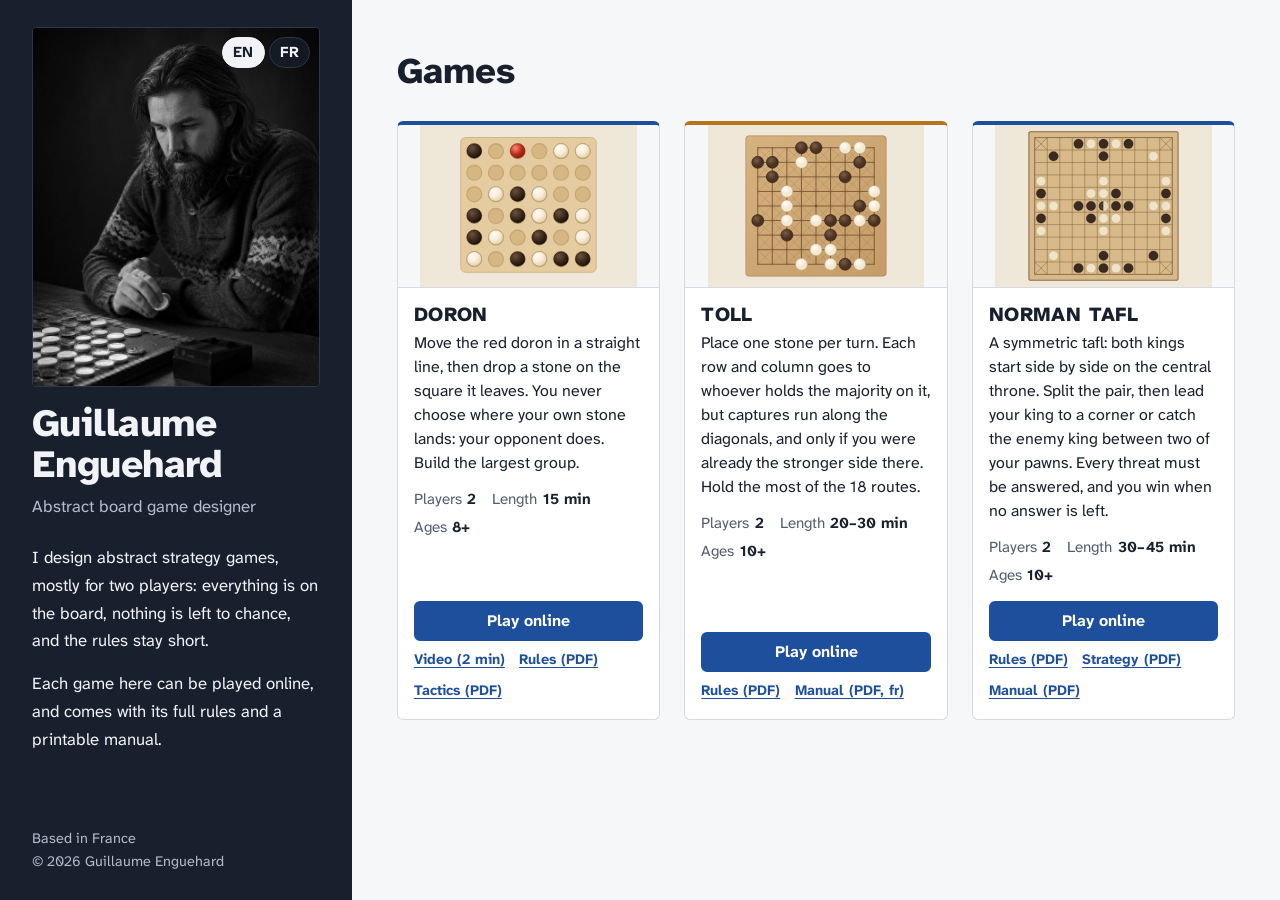
==== index.html @ d9fd82e5 "TAFL NORMAND : manuel du joueur (FR/EN) et livrets sans le O rouge du logo DORON Co-Authored-By: Cla" ====
<!doctype html>
<html lang="en">
<head>
<meta charset="utf-8">
<meta name="viewport" content="width=device-width, initial-scale=1">
<title>Guillaume Enguehard — Abstract board game designer</title>
<meta name="description" content="Abstract strategy games by Guillaume Enguehard, board game designer based in France. Play them online, read the rules, download the manuals.">
<link rel="canonical" href="https://guillaume-enguehard.github.io/">
<link rel="alternate" hreflang="en" href="https://guillaume-enguehard.github.io/">
<link rel="alternate" hreflang="fr" href="https://guillaume-enguehard.github.io/fr/">
<link rel="alternate" hreflang="x-default" href="https://guillaume-enguehard.github.io/">
<meta property="og:type" content="website">
<meta property="og:title" content="Guillaume Enguehard — Abstract board game designer">
<meta property="og:description" content="Abstract strategy games: play online, read the rules, download the manuals.">
<meta property="og:url" content="https://guillaume-enguehard.github.io/">
<meta property="og:image" content="https://guillaume-enguehard.github.io/assets/portrait.jpg">
<link rel="icon" href="/assets/favicon.svg" type="image/svg+xml">
<link rel="preconnect" href="https://fonts.googleapis.com">
<link rel="preconnect" href="https://fonts.gstatic.com" crossorigin>
<link href="https://fonts.googleapis.com/css2?family=Atkinson+Hyperlegible+Next:wght@400;700;800&display=swap" rel="stylesheet">
<link rel="stylesheet" href="/assets/style.css">
</head>
<body>
<a class="skip" href="#games">Skip to the games</a>

<div class="layout">
  <header class="profile">
    <div class="profile-inner">
      <nav class="lang-switch" aria-label="Language">
        <span aria-current="true">EN</span><a href="/fr/" hreflang="fr" lang="fr" title="Version française">FR</a>
      </nav>
      <div class="profile-id">
        <img class="portrait" src="/assets/portrait.jpg" width="640" height="800" alt="Guillaume Enguehard at a game board">
        <div>
          <h1>Guillaume Enguehard</h1>
          <p class="role">Abstract board game designer</p>
        </div>
      </div>
      <div class="bio">
        <p>I design abstract strategy games, mostly for two players: everything is on the board, nothing is left to chance, and the rules stay short.</p>
        <p>Each game here can be played online, and comes with its full rules and a printable manual.</p>
      </div>
      <div class="profile-footer">
        <p>Based in France</p>
        <p>© 2026 Guillaume Enguehard</p>
      </div>
    </div>
  </header>

  <main id="main" class="catalog">
    <section id="games" aria-labelledby="games-title">
      <div class="catalog-head">
        <h2 id="games-title">Games</h2>
      </div>
      <div class="games">
        <article class="game" id="doron">
          <img class="game-visual" src="/games/doron/cover.svg" alt="A DORON board in play: light and dark stones and the red doron on a wooden 6 by 6 board">
          <div class="game-body">
            <h3>DORON</h3>
            <p class="game-pitch">Move the red doron in a straight line, then drop a stone on the square it leaves. You never choose where your own stone lands: your opponent does. Build the largest group.</p>
            <dl class="game-facts">
              <div><dt>Players</dt><dd>2</dd></div>
              <div><dt>Length</dt><dd>15 min</dd></div>
              <div><dt>Ages</dt><dd>8+</dd></div>
            </dl>
            <div class="game-actions">
              <a class="btn btn-primary" href="/games/doron/play/">Play online</a>
              <a class="btn" href="/games/doron/video.html">Video (2 min)</a>
              <a class="btn" href="/games/doron/doron-rules-en.pdf">Rules (PDF)</a>
              <a class="btn" href="/games/doron/doron-tactics-en.pdf">Tactics (PDF)</a>
            </div>
          </div>
        </article>

        <article class="game" id="toll">
          <img class="game-visual" src="/games/toll/cover.svg" alt="A Toll board in play: light and dark stones on a 9 by 9 wooden board">
          <div class="game-body">
            <h3>TOLL</h3>
            <p class="game-pitch">Place one stone per turn. Each row and column goes to whoever holds the majority on it, but captures run along the diagonals, and only if you were already the stronger side there. Hold the most of the 18 routes.</p>
            <dl class="game-facts">
              <div><dt>Players</dt><dd>2</dd></div>
              <div><dt>Length</dt><dd>20–30 min</dd></div>
              <div><dt>Ages</dt><dd>10+</dd></div>
            </dl>
            <div class="game-actions">
              <a class="btn btn-primary" href="/games/toll/play/">Play online</a>
              <a class="btn" href="/games/toll/toll-rules-en.pdf">Rules (PDF)</a>
              <a class="btn" href="/games/toll/toll-manual-fr.pdf" hreflang="fr">Manual (PDF, fr)</a>
            </div>
          </div>
        </article>

        <article class="game" id="tafl-normand">
          <img class="game-visual" src="/games/tafl-normand/cover.svg" alt="A NORMAN TAFL board at the start of the game: black and white pawns on an 11 by 11 wooden board, both kings stacked on the central throne">
          <div class="game-body">
            <h3>NORMAN TAFL</h3>
            <p class="game-pitch">A symmetric tafl: both kings start side by side on the central throne. Split the pair, then lead your king to a corner or catch the enemy king between two of your pawns. Every threat must be answered, and you win when no answer is left.</p>
            <dl class="game-facts">
              <div><dt>Players</dt><dd>2</dd></div>
              <div><dt>Length</dt><dd>30–45 min</dd></div>
              <div><dt>Ages</dt><dd>10+</dd></div>
            </dl>
            <div class="game-actions">
              <a class="btn btn-primary" href="/games/tafl-normand/play/">Play online</a>
              <a class="btn" href="/games/tafl-normand/norman-tafl-rules-en.pdf">Rules (PDF)</a>
              <a class="btn" href="/games/tafl-normand/norman-tafl-strategy-en.pdf">Strategy (PDF)</a>
              <a class="btn" href="/games/tafl-normand/norman-tafl-manual-en.pdf">Manual (PDF)</a>
            </div>
          </div>
        </article>

        <!-- Game entry template:
        <article class="game" id="game-slug">
          <img class="game-visual" src="/games/game-slug/cover.svg" alt="Description of the board">
          <div class="game-body">
            <h3>GAME NAME</h3>
            <p class="game-pitch">One or two sentences on what the game is about.</p>
            <dl class="game-facts">
              <div><dt>Players</dt><dd>2</dd></div>
              <div><dt>Length</dt><dd>20–30 min</dd></div>
              <div><dt>Ages</dt><dd>10+</dd></div>
            </dl>
            <div class="game-actions">
              <a class="btn btn-primary" href="...">Play online</a>
              <a class="btn" href="/games/game-slug/rules.html">Rules</a>
              <a class="btn" href="/games/game-slug/manual-en.pdf">Manual (PDF)</a>
            </div>
          </div>
        </article>
        -->
      </div>
    </section>
  </main>
</div>

<footer class="page-footer">
  <p>Based in France · © 2026 Guillaume Enguehard</p>
</footer>
</body>
</html>
---- assets/style.css ----
/* Guillaume Enguehard — board game portfolio
   Readability first: one hyperlegible family, generous size, high contrast.
   Layout: a side panel presenting the designer, the games listed right away. */

:root {
  --paper: #f6f7f9;
  --surface: #ffffff;
  --panel: #18202e;
  --panel-ink: #f1f3f7;
  --panel-muted: #b4bccb;
  --panel-line: #2e3748;
  --ink: #18202e;
  --muted: #535c6e;
  --line: #d6dbe3;
  --blue: #1d4f9c;        /* player one */
  --blue-ink: #ffffff;
  --ochre: #b8741a;       /* player two */
  --ochre-soft: #e3a656;
  --focus: #e0a22b;

  --font: "Atkinson Hyperlegible Next", "Atkinson Hyperlegible", system-ui, sans-serif;
  --measure: 66ch;
  --gutter: clamp(16px, 3.5vw, 48px);
}

@media (prefers-color-scheme: dark) {
  :root {
    --paper: #12161e;
    --surface: #1a1f2a;
    --panel: #0d1117;
    --panel-line: #262e3c;
    --ink: #eef1f5;
    --muted: #a7b0bf;
    --line: #2f3746;
    --blue: #7fa8ec;
    --blue-ink: #0f1520;
    --ochre: #e3a656;
  }
}

*, *::before, *::after { box-sizing: border-box; }
html { -webkit-text-size-adjust: 100%; }

body {
  margin: 0;
  background: var(--paper);
  color: var(--ink);
  font-family: var(--font);
  font-size: 1.125rem;
  line-height: 1.6;
}

a { color: var(--blue); text-underline-offset: 0.18em; }
a:hover { text-decoration-thickness: 2px; }

:focus-visible {
  outline: 3px solid var(--focus);
  outline-offset: 3px;
  border-radius: 2px;
}

.skip {
  position: absolute; left: -999px; top: 0;
  background: var(--surface); color: var(--ink); padding: .5rem 1rem; z-index: 10;
}
.skip:focus { left: 1rem; }

/* ---------- Page layout ---------- */
.layout {
  display: grid;
  grid-template-columns: minmax(17rem, 22rem) minmax(0, 1fr);
  min-height: 100vh;
}

/* ---------- Side panel: the designer ---------- */
.profile {
  background: var(--panel);
  color: var(--panel-ink);
}
.profile-inner {
  position: relative;
  min-height: 100vh;
  display: flex; flex-direction: column; gap: 1.5rem;
  padding: clamp(1.25rem, 3vh, 2.5rem) clamp(1.5rem, 2.5vw, 2.25rem);
}
.profile-id { display: flex; flex-direction: column; gap: 1rem; }
.profile a { color: var(--panel-ink); }

.lang-switch {
  position: absolute; z-index: 1;
  top: calc(clamp(1.25rem, 3vh, 2.5rem) + .6rem);
  right: calc(clamp(1.5rem, 2.5vw, 2.25rem) + .6rem);
  display: flex; gap: .25rem;
  font-size: .95rem; font-weight: 700;
}
.lang-switch a, .lang-switch span {
  padding: .15rem .65rem; border-radius: 999px; text-decoration: none;
  border: 1px solid var(--panel-line);
}
.lang-switch span { background: var(--panel-ink); color: var(--panel); border-color: var(--panel-ink); }
.lang-switch a { background: color-mix(in srgb, var(--panel) 70%, transparent); }
.lang-switch a:hover { border-color: var(--panel-muted); }

.portrait {
  width: 100%; height: auto; display: block;
  border-radius: 4px;
  border: 1px solid var(--panel-line);
}
.emblem { width: 6.5rem; height: auto; display: block; }
.emblem .grid { stroke: var(--panel-line); }
.emblem .dark { fill: var(--blue); }
.emblem .light { fill: var(--ochre-soft); }

.profile h1 {
  font-size: clamp(2rem, 3vw, 2.5rem);
  line-height: 1.08;
  letter-spacing: -0.015em;
  margin: 0;
  font-weight: 800;
}
.role { margin: .5rem 0 0; color: var(--panel-muted); font-size: 1.05rem; }

.bio { margin: 0; font-size: 1.05rem; line-height: 1.65; }
.bio p { margin: 0 0 .9em; }
.bio p:last-child { margin-bottom: 0; }

.profile-links { list-style: none; margin: 0; padding: 0; display: grid; gap: .5rem; font-size: 1rem; }
.profile-footer { margin-top: auto; color: var(--panel-muted); font-size: .9rem; }
.profile-footer p { margin: 0; }

/* Keep the panel in view while scrolling, only when it fits the screen height */
@media (min-width: 52.01rem) and (min-height: 50rem) {
  .profile-inner { position: sticky; top: 0; }
}

/* ---------- Main: the games ---------- */
.catalog {
  padding: clamp(2rem, 4vw, 3.25rem) var(--gutter) 4rem;
  max-width: 78rem;
}
.catalog-head {
  display: flex; align-items: baseline; justify-content: space-between; gap: 1rem;
  margin-bottom: 1.75rem;
}
.catalog h2 {
  font-size: clamp(1.75rem, 3vw, 2.25rem);
  line-height: 1.15; margin: 0; font-weight: 800;
}
.catalog-count { color: var(--muted); margin: 0; }

.games {
  display: grid;
  grid-template-columns: repeat(auto-fill, minmax(min(100%, 13.5rem), 1fr));
  gap: clamp(1rem, 2vw, 1.5rem);
}

.game {
  display: flex; flex-direction: column;
  background: var(--surface);
  border: 1px solid var(--line);
  border-top: 4px solid var(--blue);
  border-radius: 6px;
  overflow: hidden;
}
.game:nth-child(even) { border-top-color: var(--ochre); }
.game-visual {
  width: 100%; aspect-ratio: 16 / 10; object-fit: contain;
  display: block; background: var(--paper);
  border-bottom: 1px solid var(--line);
}
.game-body {
  display: flex; flex-direction: column; flex: 1;
  padding: .9rem 1rem 1rem;
}
.game h3 { font-size: 1.25rem; line-height: 1.2; margin: 0 0 .3rem; font-weight: 800; text-transform: uppercase; letter-spacing: .02em; }
.game-pitch { margin: 0 0 .75rem; font-size: 1rem; line-height: 1.5; }
.game-facts {
  display: flex; flex-wrap: wrap; gap: .2rem 1rem;
  margin: 0 0 .9rem; font-size: .95rem;
}
.game-facts div { display: flex; gap: .35rem; }
.game-facts dt { color: var(--muted); }
.game-facts dd { margin: 0; font-weight: 700; }
.game-actions { margin-top: auto; display: flex; flex-wrap: wrap; align-items: center; gap: .4rem .9rem; }
.game-actions .btn-primary { flex: 1 0 100%; min-height: 2.5rem; }
/* Secondary links (rules, manual): plain underlined links, easier to fit */
.game-actions .btn:not(.btn-primary) {
  min-height: 0; padding: .2rem 0; border: 0; border-radius: 0;
  background: none; font-size: .9rem;
  text-decoration: underline; text-underline-offset: .2em;
}
.game-actions .btn:not(.btn-primary):hover { background: none; text-decoration-thickness: 2px; }

/* Buttons */
.btn {
  display: inline-flex; align-items: center; justify-content: center; text-align: center;
  min-height: 2.75rem; padding: .45rem .9rem;
  border: 2px solid var(--blue); border-radius: 6px;
  color: var(--blue); background: transparent;
  font-weight: 700; font-size: 1rem; line-height: 1.25; text-decoration: none;
}
.btn:hover { background: color-mix(in srgb, var(--blue) 10%, transparent); text-decoration: none; }
.btn-primary { background: var(--blue); color: var(--blue-ink); }
.btn-primary:hover { background: color-mix(in srgb, var(--blue) 85%, var(--ink)); }

.empty {
  grid-column: 1 / -1;
  padding: 1.5rem; border: 2px dashed var(--line); border-radius: 6px;
  color: var(--muted); max-width: var(--measure); margin: 0;
}

/* ---------- Small screens: the panel becomes a header ---------- */
@media (max-width: 52rem) {
  .layout { grid-template-columns: 1fr; }
  .profile-inner {
    position: static; min-height: 0;
    padding: 1.5rem var(--gutter) 2rem; gap: 1.25rem;
  }
  .emblem { width: 4.5rem; }
  .lang-switch { position: static; align-self: flex-end; margin-bottom: -.75rem; }
  .profile-id { flex-direction: row; align-items: center; gap: 1rem; }
  .portrait { width: 5.5rem; height: 5.5rem; flex: none; border-radius: 50%; object-fit: cover; object-position: 50% 18%; }
  .profile h1 { font-size: 1.75rem; }
  .profile-footer { display: none; }
  .catalog { padding-top: 2rem; }
}
.page-footer { display: none; }
@media (max-width: 52rem) {
  .page-footer { display: block; padding: 0 var(--gutter) 2rem; color: var(--muted); font-size: .9rem; }
  .page-footer p { margin: 0; }
}

/* ---------- Video page ---------- */
.video-page {
  max-width: 64rem; margin: 0 auto;
  padding: clamp(1.5rem, 4vw, 3rem) var(--gutter) 4rem;
  display: flex; flex-direction: column; gap: 1rem;
}
.video-page .back { margin: 0; font-size: 1rem; }
.video-page h1 { font-size: clamp(2rem, 4vw, 2.75rem); line-height: 1.1; margin: 0; font-weight: 800; }
.video-sub { margin: -.5rem 0 0; color: var(--muted); font-size: 1.15rem; }
.video-player {
  width: 100%; height: auto; aspect-ratio: 16 / 9; display: block;
  background: var(--surface); border: 1px solid var(--line); border-radius: 6px;
}
.video-note { margin: 0; color: var(--muted); font-size: 1rem; }
.video-actions { display: flex; flex-wrap: wrap; gap: .6rem; }
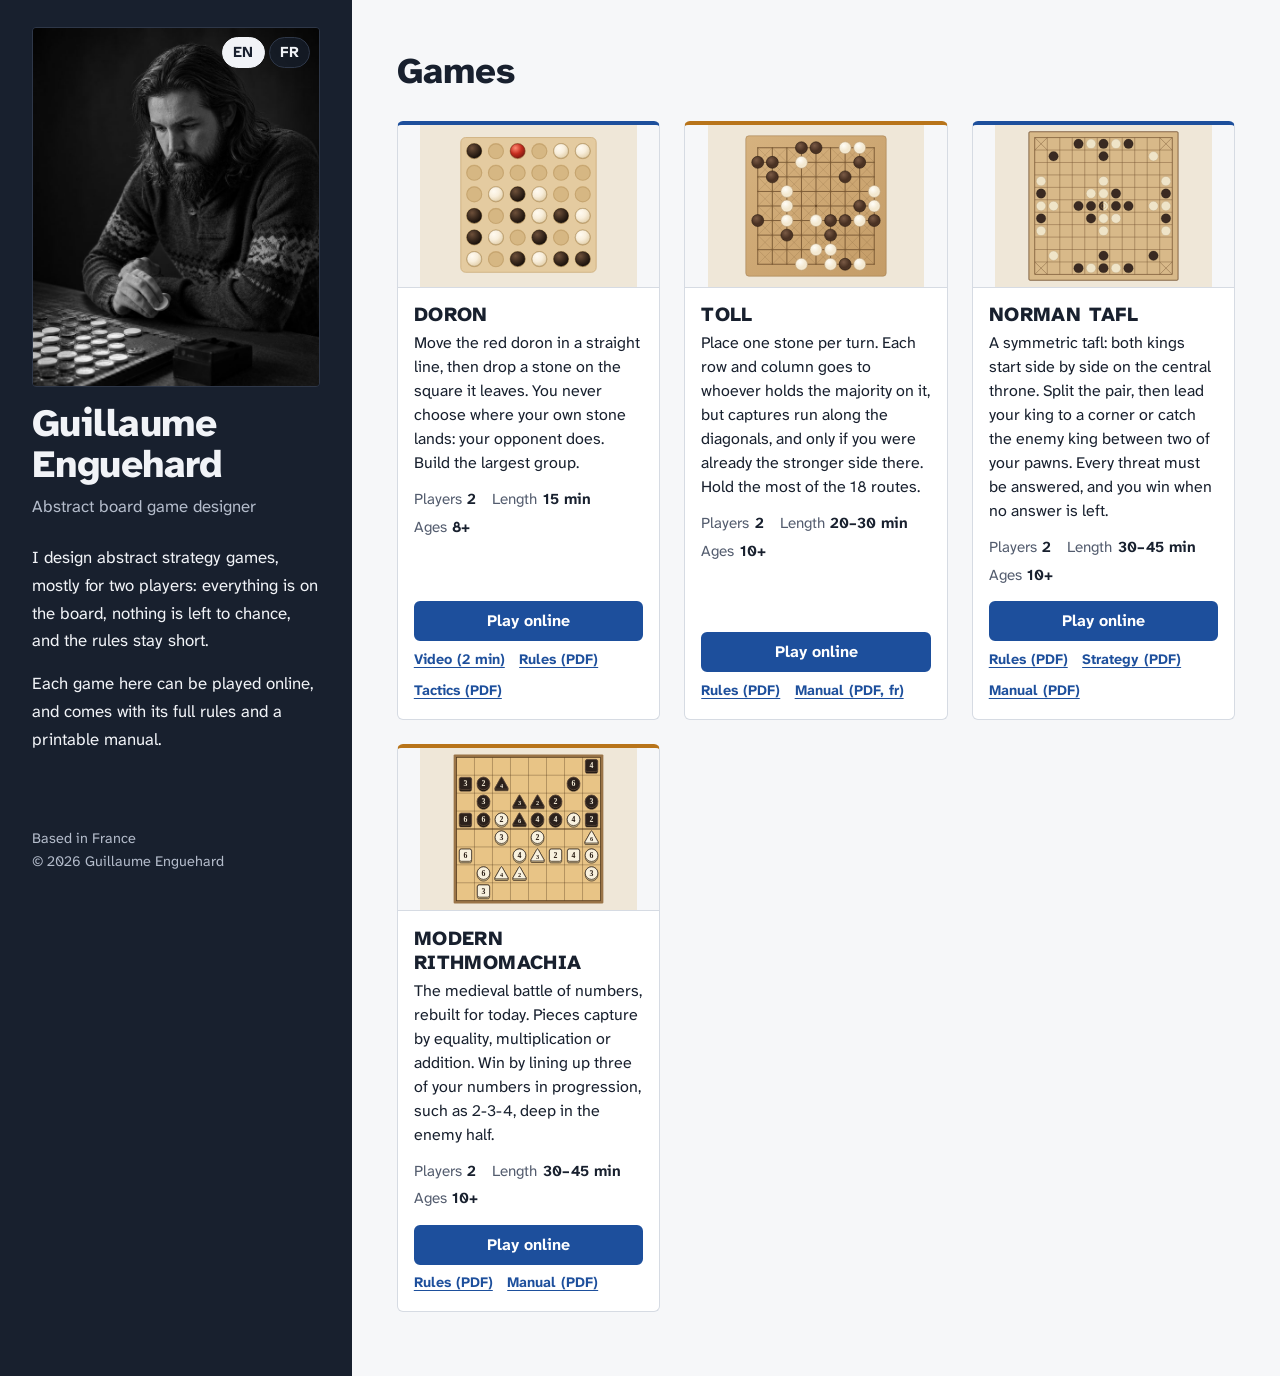
==== commit a7ad0e55: "RITHMOMACHIE MODERNE : jeu en ligne (FR/EN, sans mode automatique), règles et manuels en PDF Co-Auth" ====
--- a/index.html
+++ b/index.html
@@ -109,6 +109,24 @@
           </div>
         </article>
 
+        <article class="game" id="rithmomachia">
+          <img class="game-visual" src="/games/rithmomachia/cover.svg" alt="A MODERN RITHMOMACHIA board in play: ivory and ebony circles, triangles and squares carrying the numbers 2, 3, 4 and 6 on a wooden 8 by 8 board">
+          <div class="game-body">
+            <h3>MODERN RITHMOMACHIA</h3>
+            <p class="game-pitch">The medieval battle of numbers, rebuilt for today. Pieces capture by equality, multiplication or addition. Win by lining up three of your numbers in progression, such as 2-3-4, deep in the enemy half.</p>
+            <dl class="game-facts">
+              <div><dt>Players</dt><dd>2</dd></div>
+              <div><dt>Length</dt><dd>30–45 min</dd></div>
+              <div><dt>Ages</dt><dd>10+</dd></div>
+            </dl>
+            <div class="game-actions">
+              <a class="btn btn-primary" href="/games/rithmomachia/play/">Play online</a>
+              <a class="btn" href="/games/rithmomachia/modern-rithmomachia-rules-en.pdf">Rules (PDF)</a>
+              <a class="btn" href="/games/rithmomachia/modern-rithmomachia-manual-en.pdf">Manual (PDF)</a>
+            </div>
+          </div>
+        </article>
+
         <!-- Game entry template:
         <article class="game" id="game-slug">
           <img class="game-visual" src="/games/game-slug/cover.svg" alt="Description of the board">
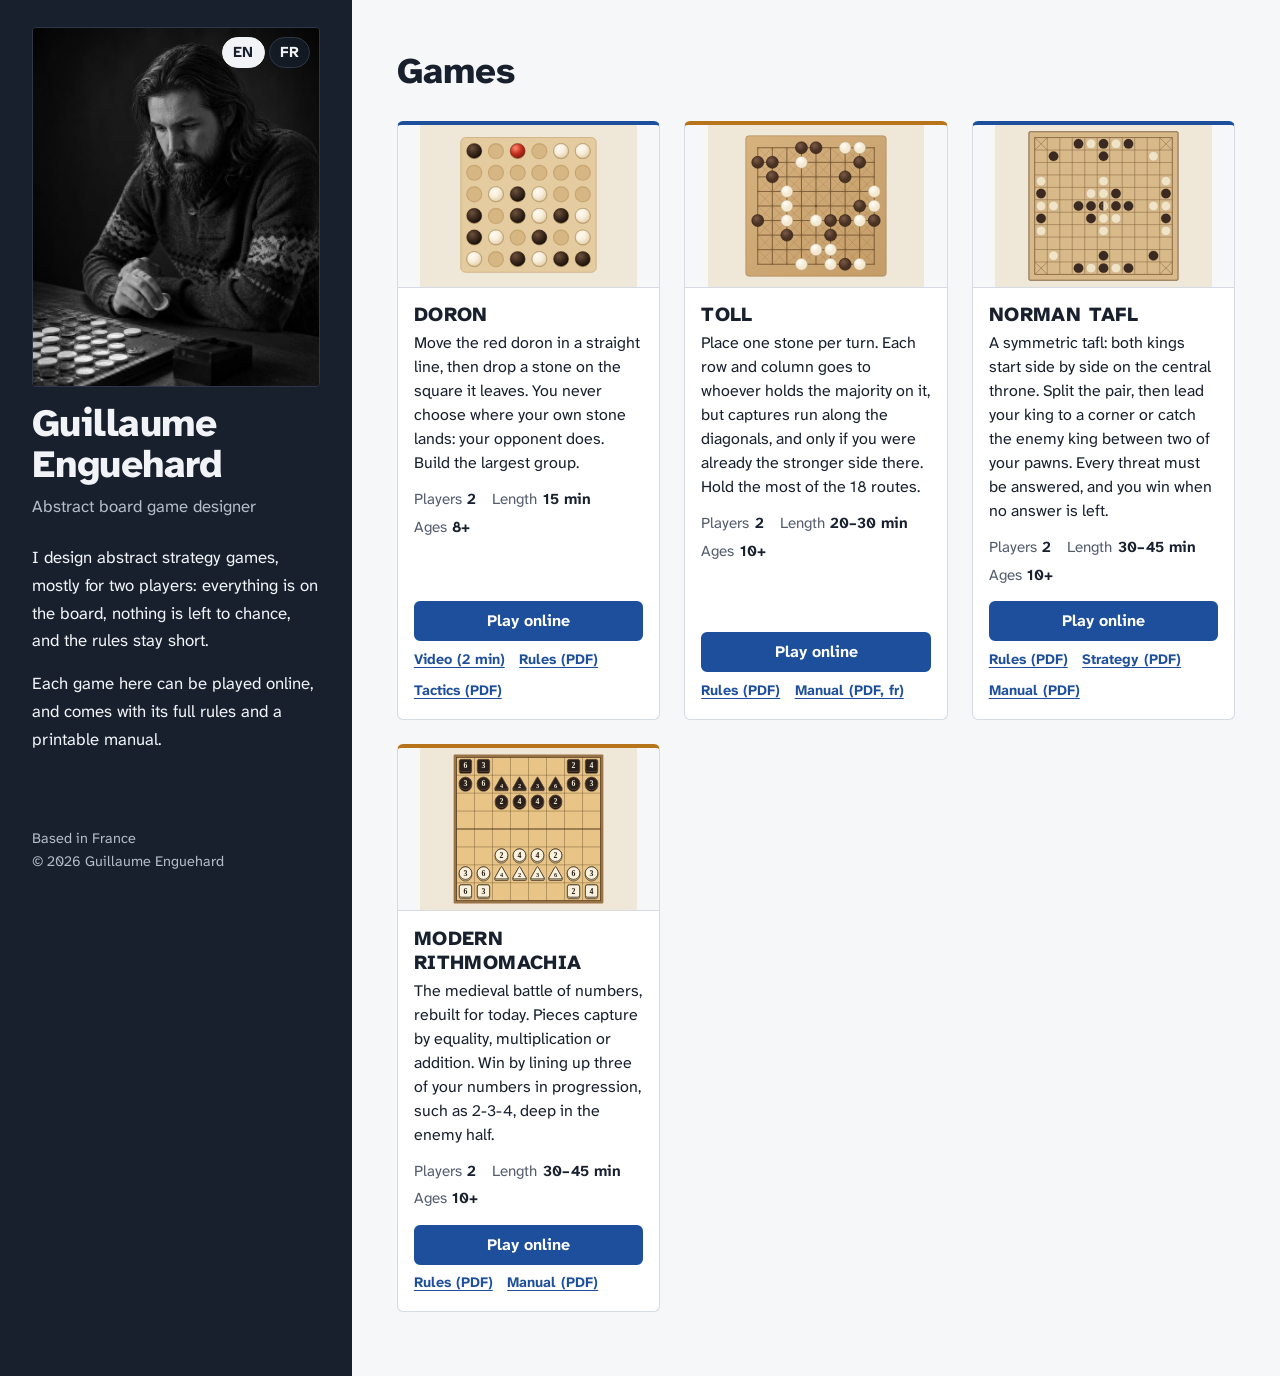
==== commit 0d8f2b22: "RITHMOMACHIE MODERNE : visuel de la fiche en position de départ Co-Authored-By: Claude Opus 5.5 <nor" ====
--- a/index.html
+++ b/index.html
@@ -110,7 +110,7 @@
         </article>
 
         <article class="game" id="rithmomachia">
-          <img class="game-visual" src="/games/rithmomachia/cover.svg" alt="A MODERN RITHMOMACHIA board in play: ivory and ebony circles, triangles and squares carrying the numbers 2, 3, 4 and 6 on a wooden 8 by 8 board">
+          <img class="game-visual" src="/games/rithmomachia/cover.svg" alt="A MODERN RITHMOMACHIA board at the start of the game: ivory and ebony circles, triangles and squares carrying the numbers 2, 3, 4 and 6 on a wooden 8 by 8 board">
           <div class="game-body">
             <h3>MODERN RITHMOMACHIA</h3>
             <p class="game-pitch">The medieval battle of numbers, rebuilt for today. Pieces capture by equality, multiplication or addition. Win by lining up three of your numbers in progression, such as 2-3-4, deep in the enemy half.</p>
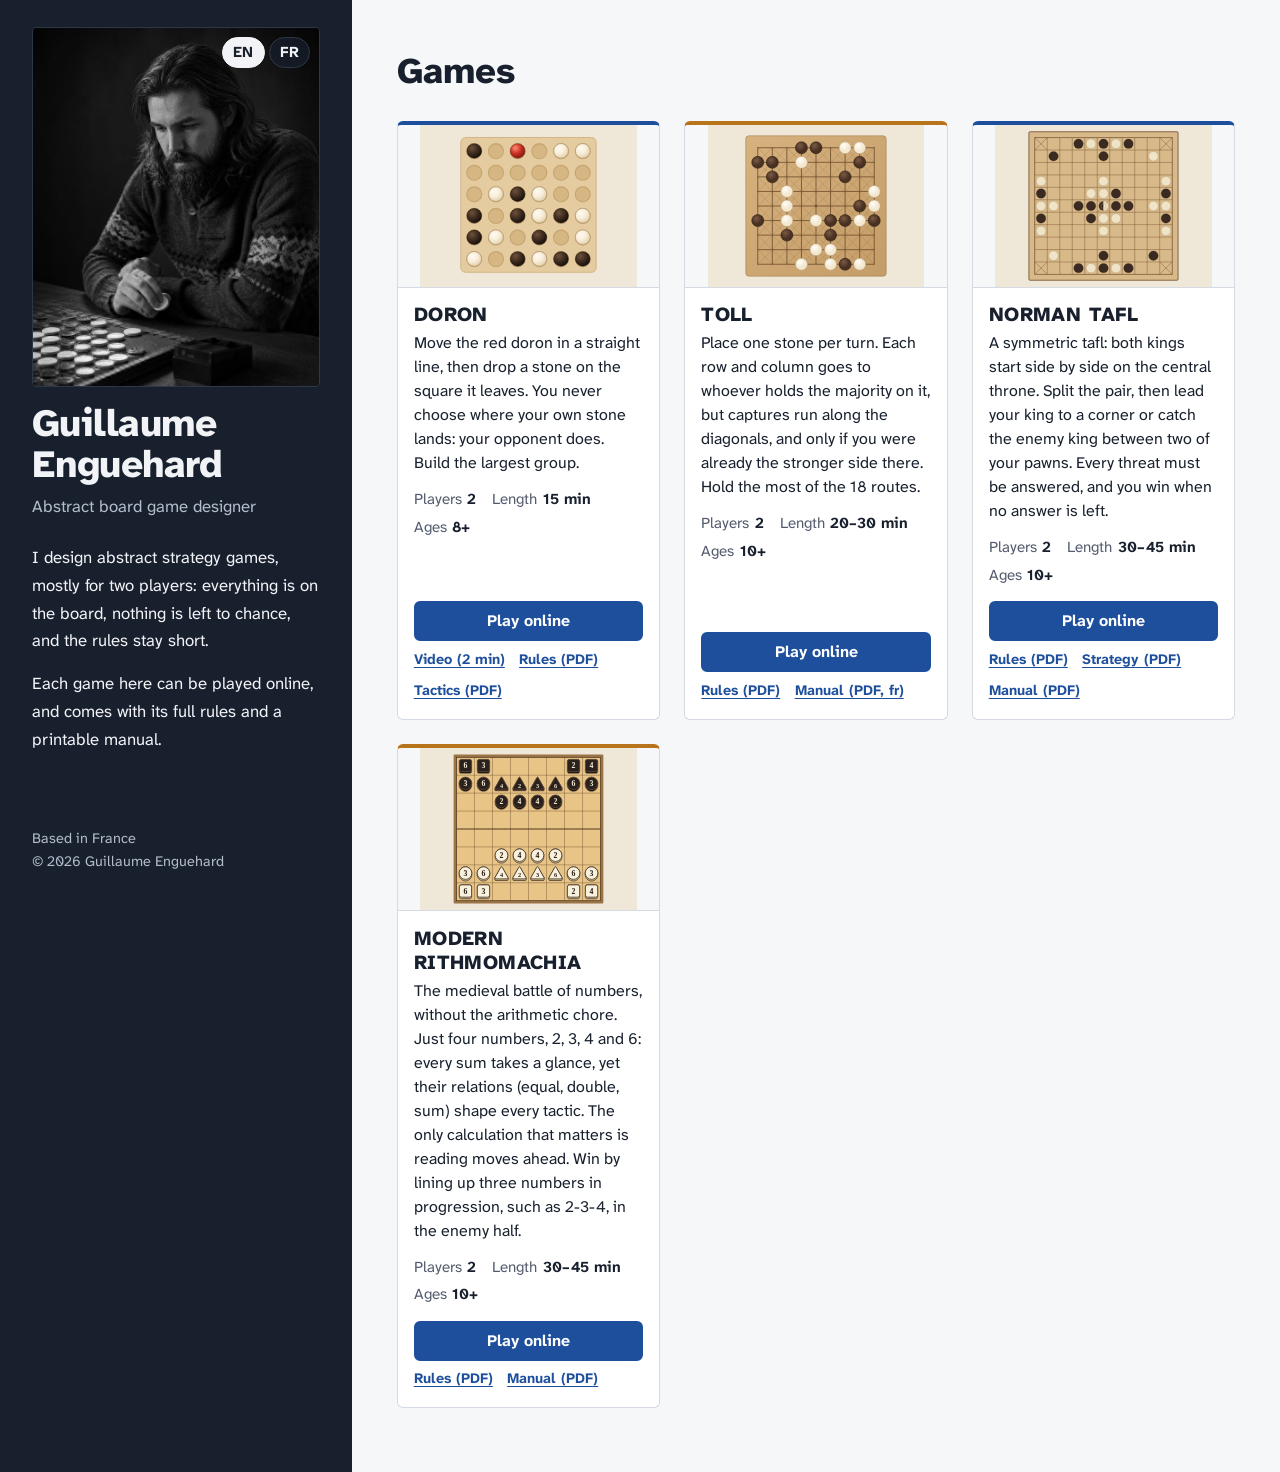
==== commit b9451e9b: "RITHMOMACHIE MODERNE : présentation centrée sur le calcul tactique plutôt qu'arithmétique Co-Authore" ====
--- a/index.html
+++ b/index.html
@@ -110,10 +110,10 @@
         </article>
 
         <article class="game" id="rithmomachia">
-          <img class="game-visual" src="/games/rithmomachia/cover.svg" alt="A MODERN RITHMOMACHIA board at the start of the game: ivory and ebony circles, triangles and squares carrying the numbers 2, 3, 4 and 6 on a wooden 8 by 8 board">
+          <img class="game-visual" src="/games/rithmomachia/cover.svg?v=2" alt="A MODERN RITHMOMACHIA board at the start of the game: ivory and ebony circles, triangles and squares carrying the numbers 2, 3, 4 and 6 on a wooden 8 by 8 board">
           <div class="game-body">
             <h3>MODERN RITHMOMACHIA</h3>
-            <p class="game-pitch">The medieval battle of numbers, rebuilt for today. Pieces capture by equality, multiplication or addition. Win by lining up three of your numbers in progression, such as 2-3-4, deep in the enemy half.</p>
+            <p class="game-pitch">The medieval battle of numbers, without the arithmetic chore. Just four numbers, 2, 3, 4 and 6: every sum takes a glance, yet their relations (equal, double, sum) shape every tactic. The only calculation that matters is reading moves ahead. Win by lining up three numbers in progression, such as 2-3-4, in the enemy half.</p>
             <dl class="game-facts">
               <div><dt>Players</dt><dd>2</dd></div>
               <div><dt>Length</dt><dd>30–45 min</dd></div>
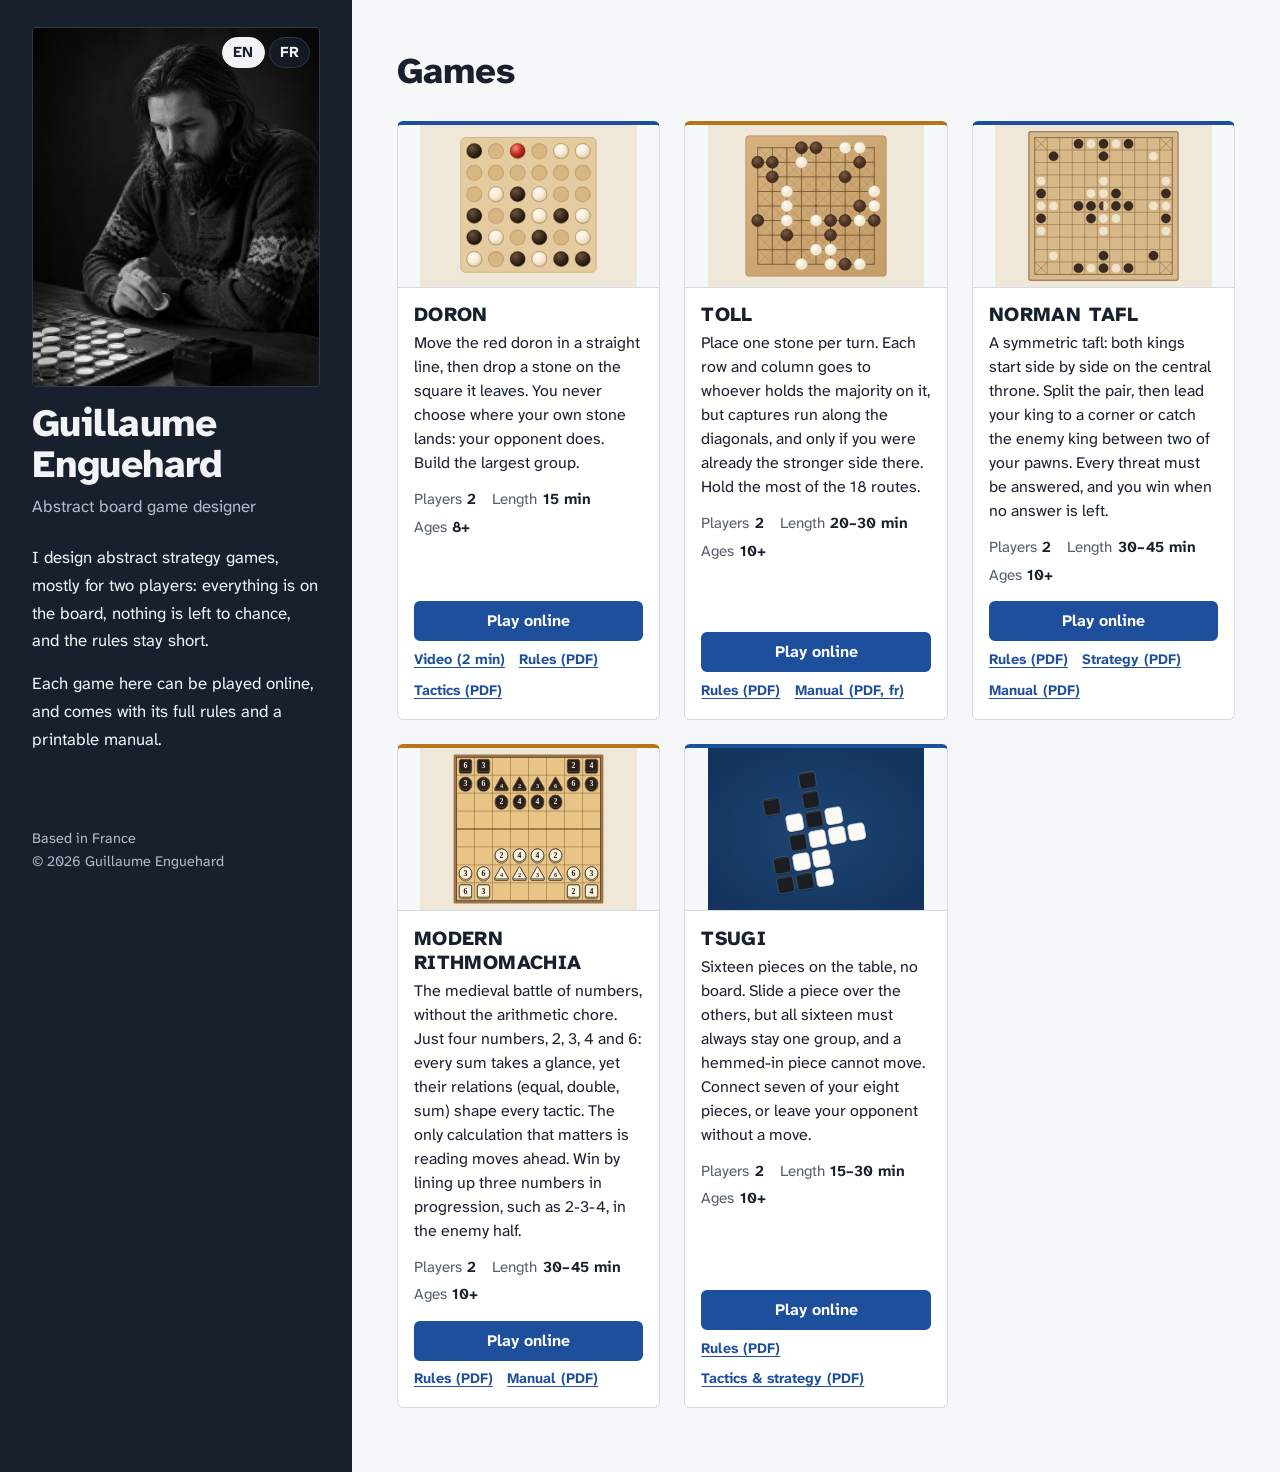
==== commit 8a93bf88: "TSUGI : ajout du jeu (jeu en ligne sans auto-jeu, règles et guide en PDF, FR et EN) Co-Authored-By: " ====
--- a/index.html
+++ b/index.html
@@ -127,6 +127,24 @@
           </div>
         </article>
 
+        <article class="game" id="tsugi">
+          <img class="game-visual" src="/games/tsugi/cover.svg" alt="TSUGI pieces in play: white and black square pieces gathered on a table, without a board">
+          <div class="game-body">
+            <h3>TSUGI</h3>
+            <p class="game-pitch">Sixteen pieces on the table, no board. Slide a piece over the others, but all sixteen must always stay one group, and a hemmed-in piece cannot move. Connect seven of your eight pieces, or leave your opponent without a move.</p>
+            <dl class="game-facts">
+              <div><dt>Players</dt><dd>2</dd></div>
+              <div><dt>Length</dt><dd>15–30 min</dd></div>
+              <div><dt>Ages</dt><dd>10+</dd></div>
+            </dl>
+            <div class="game-actions">
+              <a class="btn btn-primary" href="/games/tsugi/play/">Play online</a>
+              <a class="btn" href="/games/tsugi/tsugi-rules-en.pdf">Rules (PDF)</a>
+              <a class="btn" href="/games/tsugi/tsugi-tactics-strategy-en.pdf">Tactics &amp; strategy (PDF)</a>
+            </div>
+          </div>
+        </article>
+
         <!-- Game entry template:
         <article class="game" id="game-slug">
           <img class="game-visual" src="/games/game-slug/cover.svg" alt="Description of the board">
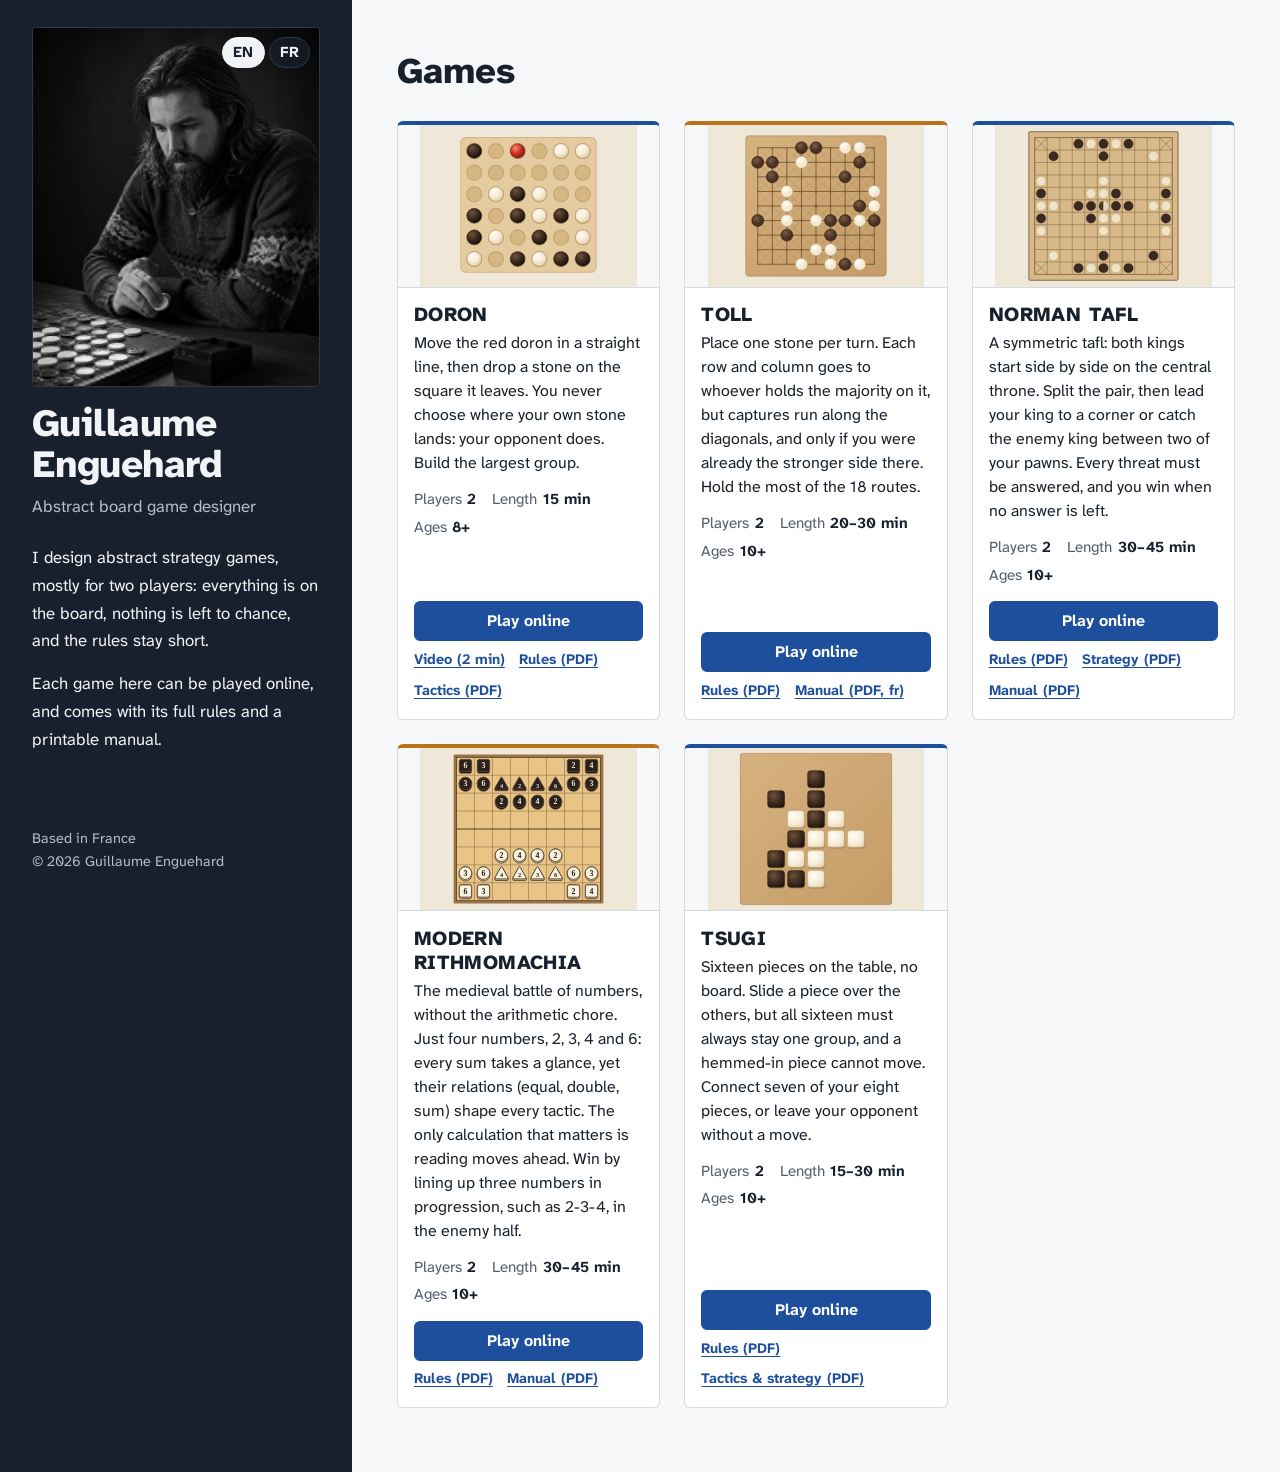
==== commit 30358aa7: "TSUGI : visuel de la fiche dans le style des autres jeux (bois et ivoire) Co-Authored-By: Claude Opu" ====
--- a/index.html
+++ b/index.html
@@ -128,7 +128,7 @@
         </article>
 
         <article class="game" id="tsugi">
-          <img class="game-visual" src="/games/tsugi/cover.svg" alt="TSUGI pieces in play: white and black square pieces gathered on a table, without a board">
+          <img class="game-visual" src="/games/tsugi/cover.svg?v=2" alt="TSUGI pieces in play: ivory and ebony square pieces gathered on a wooden table, without a board">
           <div class="game-body">
             <h3>TSUGI</h3>
             <p class="game-pitch">Sixteen pieces on the table, no board. Slide a piece over the others, but all sixteen must always stay one group, and a hemmed-in piece cannot move. Connect seven of your eight pieces, or leave your opponent without a move.</p>
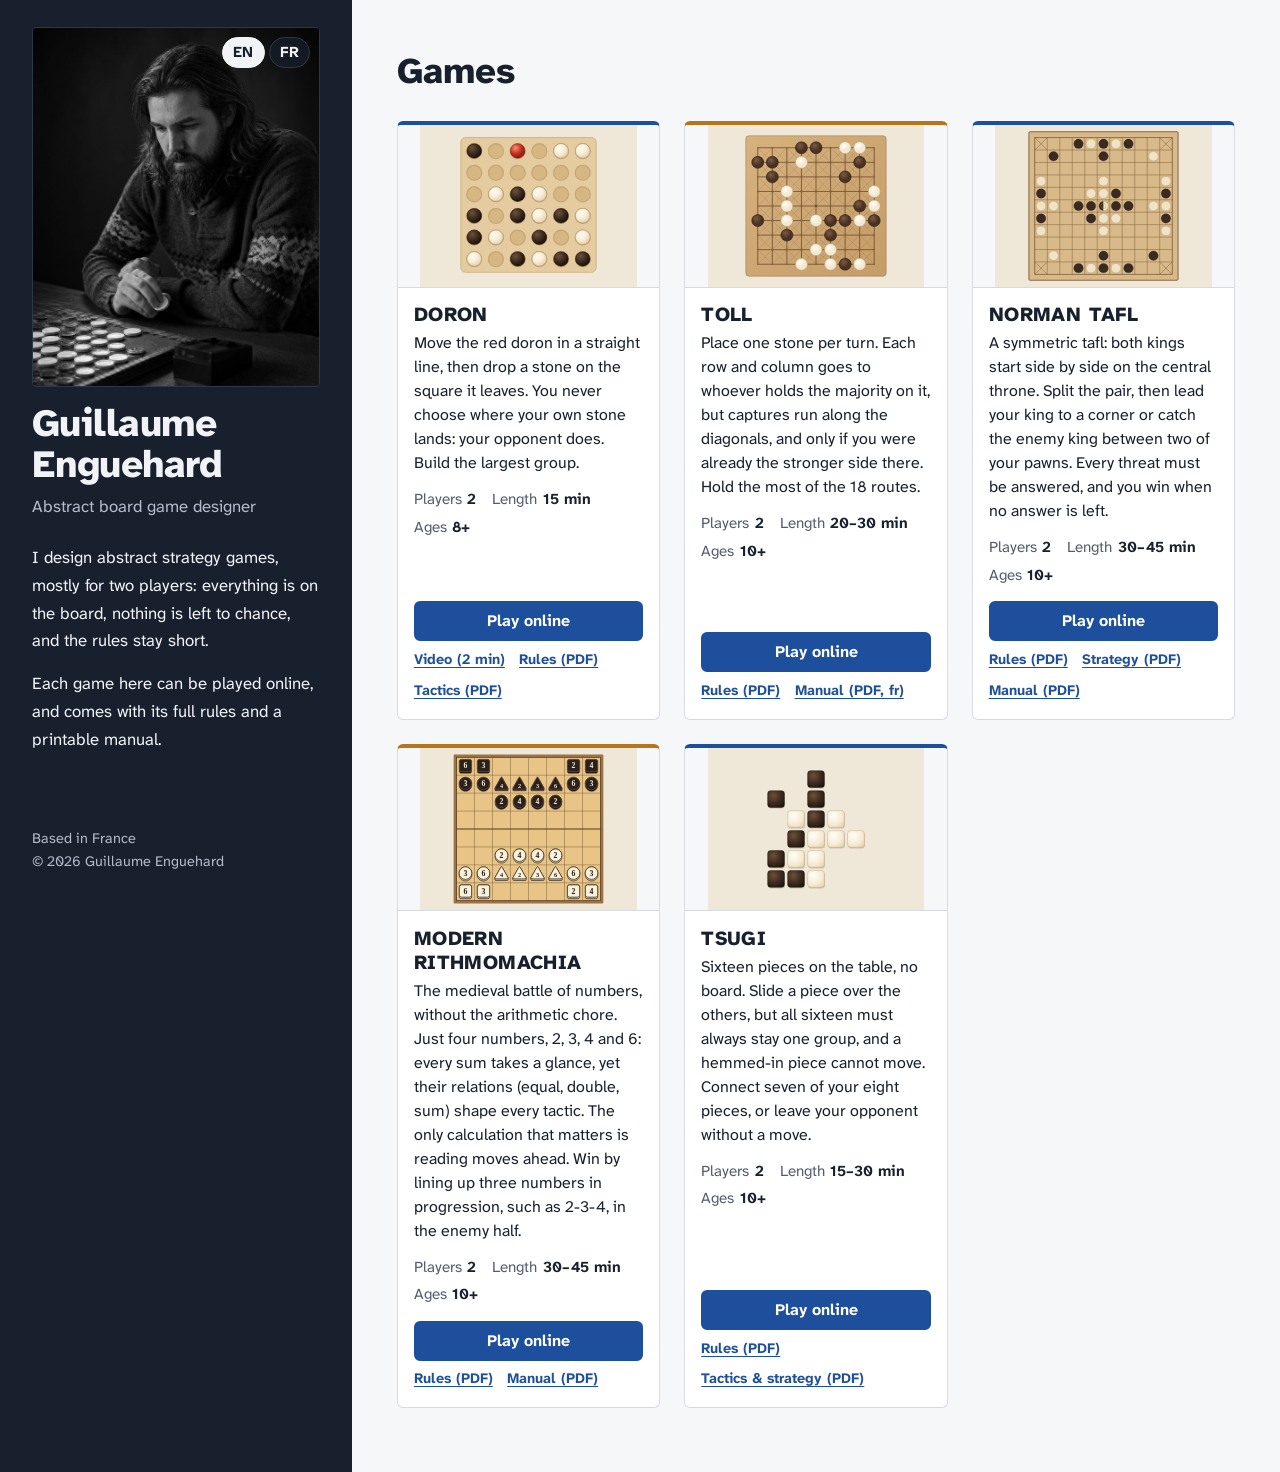
==== commit 171c11b6: "TSUGI : visuel sans table, pions directement sur le fond Co-Authored-By: Claude Opus 5.5 <noreply@an" ====
--- a/index.html
+++ b/index.html
@@ -110,7 +110,7 @@
         </article>
 
         <article class="game" id="rithmomachia">
-          <img class="game-visual" src="/games/rithmomachia/cover.svg?v=2" alt="A MODERN RITHMOMACHIA board at the start of the game: ivory and ebony circles, triangles and squares carrying the numbers 2, 3, 4 and 6 on a wooden 8 by 8 board">
+          <img class="game-visual" src="/games/rithmomachia/cover.svg?v=3" alt="A MODERN RITHMOMACHIA board at the start of the game: ivory and ebony circles, triangles and squares carrying the numbers 2, 3, 4 and 6 on a wooden 8 by 8 board">
           <div class="game-body">
             <h3>MODERN RITHMOMACHIA</h3>
             <p class="game-pitch">The medieval battle of numbers, without the arithmetic chore. Just four numbers, 2, 3, 4 and 6: every sum takes a glance, yet their relations (equal, double, sum) shape every tactic. The only calculation that matters is reading moves ahead. Win by lining up three numbers in progression, such as 2-3-4, in the enemy half.</p>
@@ -128,7 +128,7 @@
         </article>
 
         <article class="game" id="tsugi">
-          <img class="game-visual" src="/games/tsugi/cover.svg?v=2" alt="TSUGI pieces in play: ivory and ebony square pieces gathered on a wooden table, without a board">
+          <img class="game-visual" src="/games/tsugi/cover.svg?v=3" alt="TSUGI pieces in play: ivory and ebony square pieces gathered without a board">
           <div class="game-body">
             <h3>TSUGI</h3>
             <p class="game-pitch">Sixteen pieces on the table, no board. Slide a piece over the others, but all sixteen must always stay one group, and a hemmed-in piece cannot move. Connect seven of your eight pieces, or leave your opponent without a move.</p>
